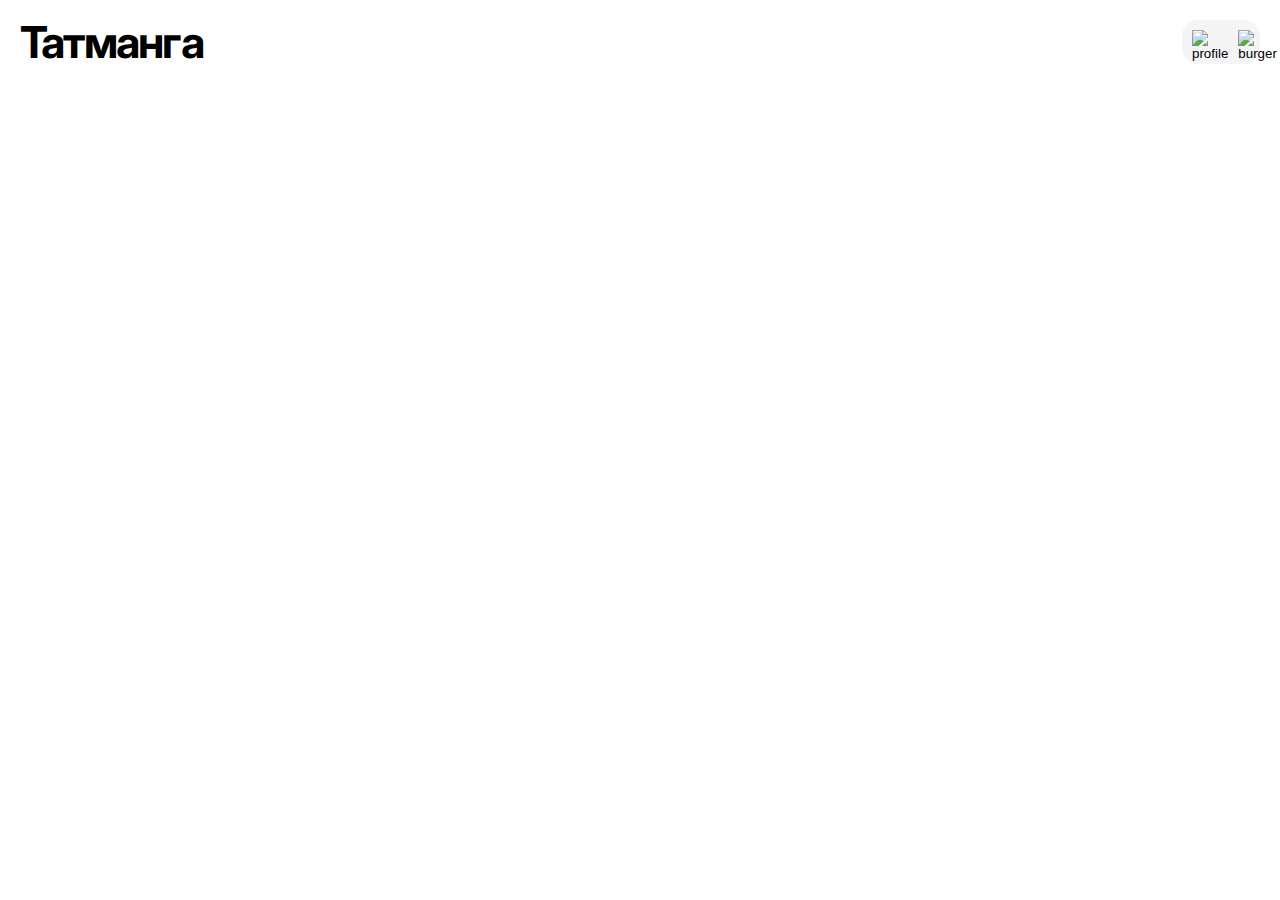
==== index.html @ 62befb46 "Add files via upload" ====
<!DOCTYPE html>
<html lang="ru">

<head>
    <meta charset="UTF-8">
    <meta name="viewport" content="width=device-width, initial-scale=1.0">
    <title>Татманга</title>

    <link href="css/reset.css" rel="stylesheet">
    <link href="css/style.css" rel="stylesheet">
    <link href="css/fonts.css" rel="stylesheet">


    <link rel="preconnect" href="https://fonts.googleapis.com">
    <link rel="preconnect" href="https://fonts.gstatic.com" crossorigin>
    <link href="https://fonts.googleapis.com/css2?family=Inter:wght@400;700&display=swap" rel="stylesheet">

</head>

<body>

    <!--Heading-->
    <heading>
        <span class="hstack">
            <h1 class="bold black">Татманга</h1>

            <!--Right icon-->
            <button id="profile" class="two-icons">
                <img src="src/user.svg" alt="profile">
                <img src="src/burger.svg" alt="burger">
            </button>
        </span>
        
        

</html>
---- css/style.css ----
:root{
    --black100:#111111;
    --black60:#999999;
    --black10: rgba(17, 17, 17, 0.10); 

    --bgwhite:#fff;
    --white100:#fafafa;
    --white200: #F5F5F5;
    --white90: #E7E7E7;

    --redbg:hsla(4, 74%, 50%, 0.05);
    --greenbg:hsla(107, 29%, 50%, 0.05);
}

body{
    background-color: var(--bgwhite);
    padding: 20px;
    overflow-x: hidden;
}

.hstack{
    display: flex;
    flex-direction: row;
    justify-content: space-between;
}

.heading{
    display: flex;
    flex-direction: column;
    gap: 8px;
    padding-bottom: 20px;
}

.two-icons{
    display: flex;
    padding: 10px;
    align-items: flex-start;
    gap: 10px;
    background-color: var(--white200);
    border: none;
    border-radius: 16px;
    width: 78px;
    height: 44px;
    transition: 0.25s ease-in-out;
    cursor: pointer;
}

.two-icons:hover{
    box-shadow: 0px 4px 8px 0px rgba(0, 8, 8, 0.1);
    transition: 0.25s ease-in-out;
}

hr{
    border: 1px solid var(--white200);
    padding: 0;
    margin: 0;
}

main{
    display: flex;
    flex-direction: column;
    margin-top: 20px;
}

.book{
    background-color: var(--white200);
    border-radius: 16px;
    padding: 30px;
    display: flex;
    gap: 30px;
}

#manga-info{
    display: flex;
    flex-direction: column;
    gap: 0;
    width: 100%;
    max-width: 320px;
}


.book ul{
    display: flex;
    flex-direction: column;
    width: 100%;
}

.book a{
    color: var(--black100);
    text-decoration: none;
    display: flex;
    padding: 16px;
    gap: 16px;
    align-items: center;
    align-self: stretch;
    background:var(--white100);
    border-radius: 16px;
    max-height: 76px;
    font-family: 'Inter', sans-serif;
    font-size: 24px;
    font-style: normal;
    font-weight: 700;
    line-height: 28px; /* 100% */
    letter-spacing: -1.76px;
    margin-bottom: 8px;
    cursor: pointer;

    transition: 0.25s ease-in-out;
}

.book a:hover{
    box-shadow: 0px 4px 8px 0px rgba(18, 18, 18, 0.10);
    transition: 0.25s ease-in-out;
}

.manga-number{
    font-weight: 400;
    color: var(--black60);
}

.textwhitem{
    display: inline-flex;
    padding: 8px 14px;
    justify-content: center;
    align-items: center;
    gap: 10px;
    border: none;
    background: var(--white90);
    border-radius: 16px;
    font-size: 24px;
    font-style: normal;
    font-weight: 700;
    line-height: 28px; /* 116.667% */
    letter-spacing: -0.48px;
    transition: 0.25s;
    color: var(--black60);
}

.textwhitem:hover{
    background: var(--white200);
}


#manga-container {
    width: 100%;
}


.page-container {
    display: flex;
    justify-content: center;
    align-content: center;
}

.page-container img {
    width: auto;
    height: 90lvh;
    object-fit: contain;
    border-radius: 16px;
}

#transbutton{
    position: fixed;
    top: 30px;
    right: 30px;
    z-index: 100;
    background: none;
    display: none;
    width: 44px;
    height: 44px;
    border: none;
    cursor: pointer;
    border-radius: 16px;
    transition: 0.25s;
}

#transbutton:hover{
    background: var(--white200);
    transition: 0.25s;
}

#transbutton img{
    width: 24px;
    height: 24px;
}

.transpopup{
    position: absolute;
    top: 20px;
    right: 20px;
    z-index: 1;
    padding: 16px;
    display: none;
    flex-direction: column;
    gap: 4px;
    width: 100%;
    max-width: 390px;
    height: 90vh;
    border-radius: 16px;
    border: 2px solid var(--white-90, #E7E7E7);
    background: var(--bg-white, #FFF);
    box-shadow: 0px 8px 16px 0px rgba(18, 18, 18, 0.16);
}

.transpopup span{
    display: flex;
    flex-direction: row;
    gap: 8px;
    margin-top: 4px;
    margin-bottom: 16px;
    color: var(--black60);
}

.origtext, .transtext{
    display: flex;
    padding: 10px 16px;
    align-items: center;
    gap: 10px;
    align-self: stretch;
}

.origtext{
    background:var(--redbg);
    border-radius: 16px 16px 8px 8px;
}

.transtext{
    background:var(--greenbg);
    border-radius: 8px 8px 16px 16px;
}


.ghost{
    background:none;
    border: none;
    cursor: pointer;
    transition: 0.25s;

    min-width: 44px;
    min-height: 44px;
}

.ghost:hover{
    transition: 0.25s;
}

.arrows img{
    opacity: 0.1;
    transition: 0.25s;
}

.arrows:hover img{
    opacity: 1;
    transition: 0.25s;
}

#back-button{
    display: block;
    position: absolute; 
    top: 20px;
    left: 20px;   
    z-index: 100;
}

#prev-button, #next-button{
    top: 0;
    position: absolute;
    width: 40vw;
    height: 100vh;

}


#next-button{
    right: 0;
}

#prev-button{
    left: 0;
}

@media (max-width: 740px){
    .book{
        flex-direction: column;
        align-items: center;
    }

    #manga-info{
        max-width: 100%;
    }
}
---- css/fonts.css ----
/* H1/Bold */

@import url('https://fonts.googleapis.com/css2?family=Inter:wght@400;700&display=swap');

h1{
    font-family: 'Inter', sans-serif;
    font-size: 44px;
    font-style: normal;
    font-weight: 400;
    line-height: 44px; /* 100% */
    letter-spacing: -1.76px;
}

h1{
    font-family: 'Inter', sans-serif;
    font-size: 44px;
    font-style: normal;
    font-weight: 400;
    line-height: 44px; /* 100% */
    letter-spacing: -1.76px;
}

h3{ 
    font-family: 'Inter', sans-serif;
    font-size: 24px;
    font-style: normal;
    font-weight: 700;
    line-height: 28px; /* 116.667% */
    letter-spacing: -0.48px;
    margin-bottom: 8px;
}

p{
    font-family: 'Inter', sans-serif;
    font-size: 16px;
    font-style: normal;
    font-weight: 400;
    line-height: 20px; /* 125% */
    letter-spacing: 0.16px;
}

.bold{
    font-weight: 700;
}
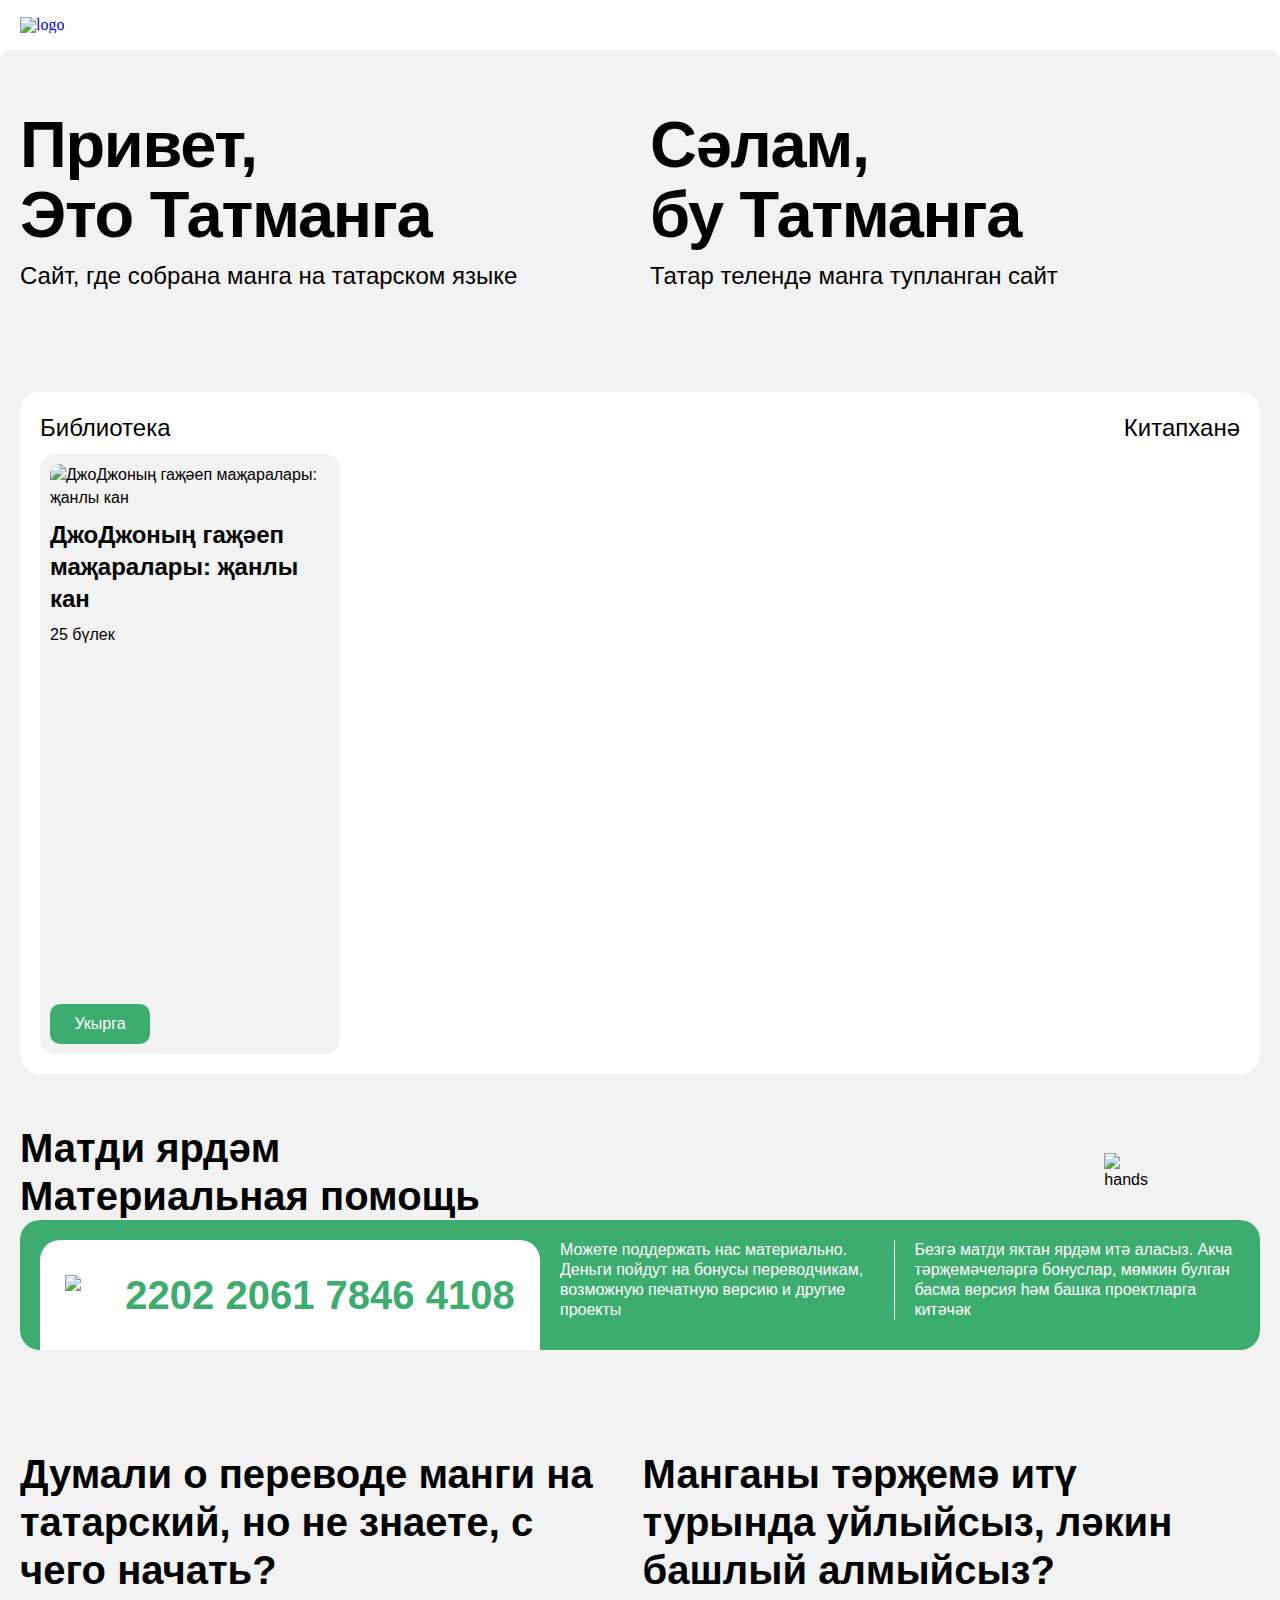
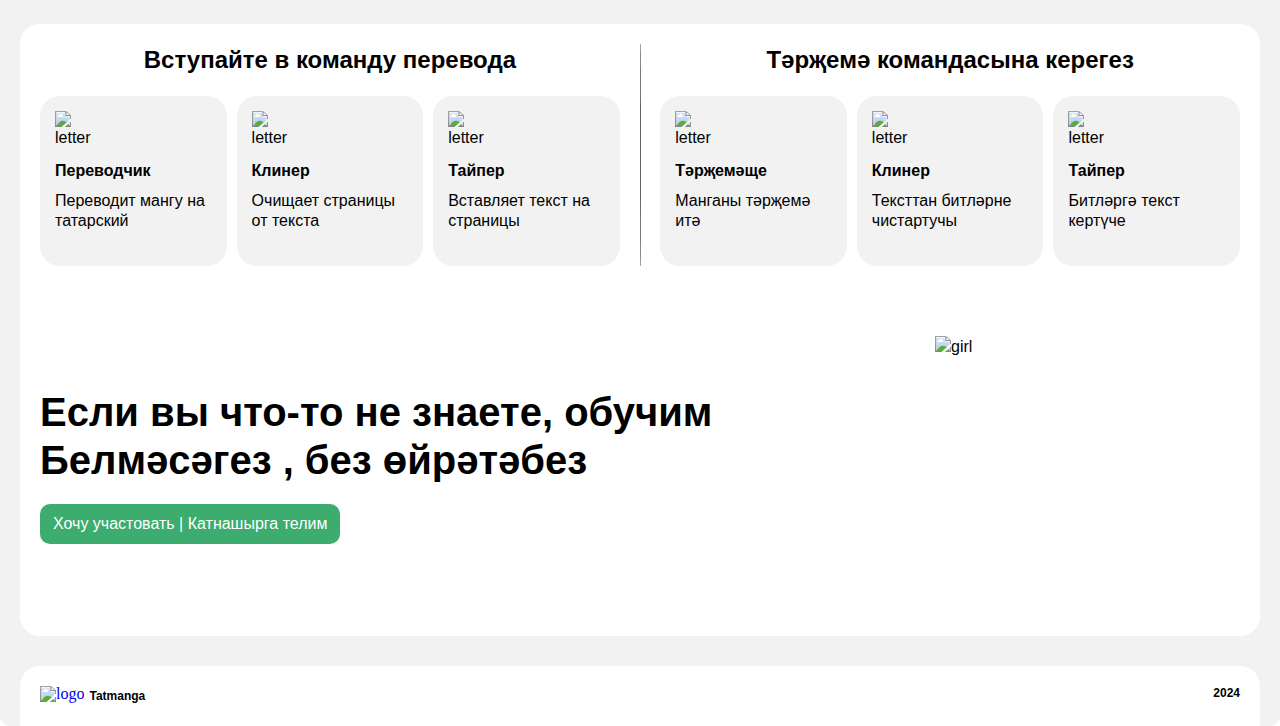
==== commit 71f9c66a: "Add files via upload" ====
--- a/index.html
+++ b/index.html
@@ -1,36 +1,188 @@
 <!DOCTYPE html>
-<html lang="ru">
-
 <head>
     <meta charset="UTF-8">
     <meta name="viewport" content="width=device-width, initial-scale=1.0">
-    <title>Татманга</title>
+    <title id="cityTitle">Татманга</title>
 
-    <link href="css/reset.css" rel="stylesheet">
-    <link href="css/style.css" rel="stylesheet">
-    <link href="css/fonts.css" rel="stylesheet">
-
-
-    <link rel="preconnect" href="https://fonts.googleapis.com">
-    <link rel="preconnect" href="https://fonts.gstatic.com" crossorigin>
-    <link href="https://fonts.googleapis.com/css2?family=Inter:wght@400;700&display=swap" rel="stylesheet">
-
+    <!--Styles-->
+    <link rel="stylesheet" href="style/reset.css"/>
+    <link rel="stylesheet" href="style/colors.css"/>
+    <link rel="stylesheet" href="style/fonts.css"/>
+    <link rel="stylesheet" href="style/index.css"/>
+    <link rel="stylesheet" href="style/library.css"/>
+    <link rel="stylesheet" href="style/buttons.css"/>
+    <link rel="stylesheet" href="style/header.css"/>
+    <link rel="stylesheet" href="style/footer.css"/>
 </head>
 
 <body>
+    <!--Header-->
+    <header id="header"></header>
 
-    <!--Heading-->
-    <heading>
-        <span class="hstack">
-            <h1 class="bold black">Татманга</h1>
 
-            <!--Right icon-->
-            <button id="profile" class="two-icons">
-                <img src="src/user.svg" alt="profile">
-                <img src="src/burger.svg" alt="burger">
-            </button>
+    <!--Main-->
+    <main>
+    
+    <!--Приветствие-->
+    <div class="hstack mt30 mb100">
+        <span>
+            <h1 class="bold prime100">Привет,<br>Это Татманга</h1>
+            <h3 class="prime200">Сайт, где собрана манга на татарском языке</h3>
         </span>
+
+        <span>
+            <h1 class="bold prime100">Сәлам,<br>бу Татманга</h1>
+            <h3 class="prime200">Татар телендә манга тупланган сайт</h3>
+        </span>
+    </div>
+
+    <!--Библиотека-->
+    <div class="block libr bg-prime-inv100">
+        <span class="hstack_important">
+            <h3>Библиотека</h3>
+            <h3>Китапханә</h3>
+        </span>
+        <div id="library"></div>
+    </div>
+
+    <div class="spacer50"></div>
+
+    <!--Поддержка-->
+    <div id="support">
+        <span class="hstack supporthead">
+            <span>
+                <h2 class="bold prime100">Матди ярдәм</h2>
+                <h2 class="bold prime100">Материальная помощь</h2>
+            </span>
+            <img class="hands" src="src/hands.png" alt="hands">
+        </span>
+
+        <div class="block bg-accent100">
+            <span class="hstack">
+                <span class="bankcard bg-prime-inv100">
+                    <img src="src/icon/sber.png" alt="sberbank logo">
+                    <h2 class="bold accent100">2202 2061 7846 4108</h2> 
+                </span>
+
+                <span class="hstack mb30">
+                    <p>Можете поддержать нас материально. Деньги пойдут на бонусы переводчикам, возможную печатную версию и другие проекты</p>
+                    <hr class="hrv bg-prime-inv100">
+                    <p>Безгә матди яктан ярдәм итә аласыз. Акча тәрҗемәчеләргә бонуслар, мөмкин булган басма версия һәм башка проектларга китәчәк</p>
+                </span>
+            </span>
+
+
+        </div>
+
+    </div>
+
+    <div class="spacer100"></div>
+
+    <!--Помощь-->
+    <div id="helpers">
+        <span class="hstack mb30">
+            <h2 class="bold prime100">Думали о переводе манги на татарский, но не знаете, с чего начать?</h2>
+            <h2 class="bold prime100">Манганы тәрҗемә итү турында уйлыйсыз, ләкин башлый алмыйсыз?</h2>
+        </span>
+
+        <div class="block bg-prime-inv100">
+            <span class="hstack">
+
+
+                <span>
+                    <h3 class="bold prime100 center">Вступайте в команду перевода</h3>
+
+
+                    <!--cards-->
+                    <div class="cardsgrid mt20">
+                        <!--card-->
+                        <div class="card bg-prime-inv300">
+                            <img src="src/letter.svg" alt="letter">
+                            <p class="bold prime200">Переводчик</p>
+                            <p class="prime200">Переводит мангу на татарский</p>
+                        </div>
+
+                        <!--card-->
+                        <div class="card bg-prime-inv300">
+                            <img src="src/broom.svg" alt="letter">
+                            <p class="bold prime200">Клинер</p>
+                            <p class="prime200">Очищает страницы от текста</p>
+                        </div>
+
+                        <!--card-->
+                        <div class="card bg-prime-inv300">
+                            <img src="src/pencil.svg" alt="letter">
+                            <p class="bold prime200">Тайпер</p>
+                            <p class="prime200">Вставляет текст на страницы</p>
+                        </div>
+                    </div>
+                </span>
+                
+                <hr class="hrv bg-prime500">
+
+                <span>
+                    <h3  class="bold prime100 center">Тәрҗемә командасына керегез</h3>
+
+                                        <!--cards-->
+                                        <div class="cardsgrid mt20">
+                                            <!--card-->
+                                            <div class="card bg-prime-inv300">
+                                                <img src="src/letter.svg" alt="letter">
+                                                <p class="bold prime200">Тәрҗемәще</p>
+                                                <p class="prime200">Манганы тәрҗемә итә</p>
+                                            </div>
+                    
+                                            <!--card-->
+                                            <div class="card bg-prime-inv300">
+                                                <img src="src/broom.svg" alt="letter">
+                                                <p class="bold prime200">Клинер</p>
+                                                <p class="prime200">Тексттан битләрне чистартучы</p>
+                                            </div>
+                    
+                                            <!--card-->
+                                            <div class="card bg-prime-inv300">
+                                                <img src="src/pencil.svg" alt="letter">
+                                                <p class="bold prime200">Тайпер</p>
+                                                <p class="prime200">Битләргә текст кертүче</p>
+                                            </div>
+                                        </div>
+                </span>
+
+            </span>
+
+            <span class="hstack utmhelp">
+                <span class="vstack">
+                    <span>
+                        <h2 class="bold prime100">Если вы что-то не знаете, обучим</h2>
+                        <h2 class="bold prime100">Белмәсәгез , без өйрәтәбез</h2>
+                    </span>
+                    
+                    <span>
+                        <a class="size-m bg-accent100" href="https://t.me/PelGodEnvoy" target="_blank">Хочу участовать | Катнашырга телим</a>
+                    </span>
+                </span>
+    
+                <img src="src/girl.svg" alt="girl">
+            </span>
+        </div>
+
         
+    </div>
         
 
-</html>
+    </main>
+
+    <!--Footer-->
+    <footer id="footer"></footer>
+
+    <!--header/footer-script-->
+    <script src="js/comps.js"></script>
+
+    <!--books-script-->
+    <script src="js/library.js"></script>
+
+     
+</body>
+
+
+</html>--- a/style/colors.css
+++ b/style/colors.css
@@ -0,0 +1,73 @@
+:root{
+
+	/* White */
+    --prime-invert005: #FFFFFF1A;
+    --prime-invert100:#FFF;
+    --prime-invert200:#F2F2F2;
+    --prime-invert300:#F2F2F2;
+    --prime-invert400:#E6E6E6;
+
+    /* Black */
+    --prime-005: #0000000D;
+    --prime100:#000;
+
+    --prime300:#333;
+    
+    --prime500:#666666;
+
+
+
+    /* Accent */
+    --accent100:#3CAC6F;
+    --accent200:#359762;
+
+}
+
+
+.prime100{
+    color: var(--prime100) !important;
+}
+
+.prime300{
+    color:var(--prime-300) !important;
+}
+
+.prime500{
+    color: var(--prime500) !important;
+}
+
+.accent100{
+    color: var(--accent100);
+}
+
+.prime-invert100{
+    color: var(--prime-invert100);
+}
+
+.prime-invert200{
+    color: var(--prime-invert200);
+}
+
+.bg-prime500{
+    background-color: var(--prime500);
+}
+
+.bg-prime-inv100{
+    background-color: var(--prime-invert100);
+}
+
+.bg-prime-inv300{
+    background-color: var(--prime-invert300);
+}
+
+.bg-accent100{
+    color: var(--prime-invert100);
+    background-color: var(--accent100);
+    transition: 0.15s ease-in-out;
+}
+
+.bg-accent100:hover{
+    background-color: var(--accent200);
+    transition: 0.15s ease-in-out;
+}
+
--- a/style/fonts.css
+++ b/style/fonts.css
@@ -0,0 +1,119 @@
+@import url('https://fonts.googleapis.com/css2?family=Zen+Kaku+Gothic+New:wght@400;500;700;900&display=swap');
+
+h1{
+    font-family: 'Inter', sans-serif;
+    font-size: 65px;
+    font-style: normal;
+    font-weight: 500;
+    line-height: 70px; /* 107.692% */
+    letter-spacing: -1.3px;
+    margin-bottom: 10px;
+}
+
+h2{
+    font-family: 'Inter', sans-serif;
+    font-size: 40px;
+    font-style: normal;
+    font-weight: 500;
+    line-height: 48px; /* 112.5% */
+    overflow: hidden;
+}
+
+h3{
+    font-family: 'Inter', sans-serif;
+    font-size: 24px;
+    font-style: normal;
+    font-weight: 500;
+    line-height: 32px;
+    overflow: hidden;
+}
+
+h4{
+    font-family: 'Inter', sans-serif;
+    font-size: 12px;
+    font-style: normal;
+    font-weight: 700;
+    line-height: 15px; /* 125% */
+}
+
+h5{
+    font-family: 'Inter', sans-serif;
+}
+
+h6{
+    font-family: 'Inter', sans-serif;
+}
+
+p{
+    font-family: "Inter", sans-serif;
+    font-size: 16px;
+    font-style: normal;
+    font-weight: 400;
+    line-height: 20px;
+    overflow: hidden;
+}
+
+footer p{
+    font-family: 'Inter', sans-serif;
+    font-size: 16px;
+    font-style: normal;
+    font-weight: 400;
+    line-height: 20px; /* 125% */
+}
+
+.episodes a{
+    font-family: 'Inter', sans-serif;
+    font-size: 16px;
+    font-style: normal;
+    font-weight: 400;
+    line-height: 20px; /* 125% */
+}
+
+.size-m{
+    font-family: 'Inter', sans-serif;
+    font-size: 16px;
+    font-style: normal;
+    font-weight: 400;
+    line-height: 20px; /* 125% */
+}
+
+.center{
+    text-align: center;
+}
+
+@media (max-width: 744px){
+    footer p{
+        font-size: 20px;
+    }
+
+    h2{
+        font-size: 24px;
+        line-height: 32px;
+    }
+}
+
+@media (max-width: 430px){
+    main{
+        padding-left: 16px;
+        padding-right: 16px;
+    }
+
+    h1{
+        font-size: 48px;
+        line-height: 40px;
+    }
+
+    h2{
+        font-size: 24px;
+        line-height: 32px;
+    }
+
+    h3{
+        font-size: 16px;
+        line-height: 20px;
+    }
+}
+
+.bold{
+    font-weight: 700;
+}--- a/style/index.css
+++ b/style/index.css
@@ -0,0 +1,220 @@
+html{
+    background-color: var(--prime-invert100);
+    overflow-x: hidden;
+}
+
+body{
+    background-color: var(--prime-invert200);
+    border-radius: 10px;
+}
+
+main{
+    display: block;
+    margin-left: auto;
+    margin-right: auto;
+    width: 100%;
+
+    margin-top: 50px;
+    padding-top: 30px;
+    margin-bottom: 30px;
+
+    max-width: 1240px;
+    box-sizing: border-box;
+}
+
+hr{
+    width: 100%;
+    height: 1px;
+    border-radius: 100%;
+}
+
+.hrv{
+    width: 1px;
+    height: auto;
+    border-radius: 100%;
+}
+
+.block{
+    padding: 20px;
+    border-radius: 20px;
+}
+
+.hstack{
+    display: flex;
+    flex-direction: row;
+    justify-content: space-between;
+    gap: 20px;
+}
+
+.hstack_important{
+    display: flex;
+    flex-direction: row;
+    justify-content: space-between;
+    gap: 20px;
+}
+
+.hstack span{
+    width: 100%;
+}
+
+.vstack{
+    display: flex;
+    flex-direction: column;
+    justify-content: space-between;
+    gap: 20px;
+}
+
+.spacer50{
+    width: auto;
+    height: 50px;
+}
+
+.spacer100{
+    width: auto;
+    height: 100px;
+}
+
+
+.mt10{
+    margin-top: 10px;
+}
+
+.mt30{
+    margin-top: 30px;
+}
+
+.mb20{
+    margin-bottom: 20px;
+}
+
+.mb30{
+    margin-bottom: 30px;
+}
+
+.mt20{
+    margin-top: 20px;
+}
+
+.mt100{
+    margin-top: 100px;
+}
+
+.mb100{
+    margin-bottom: 100px;
+}
+
+.supporthead{
+    display: flex;
+    padding-right: 100px;
+    justify-content: space-between;
+    align-items: center;
+    align-self: stretch;
+}
+
+#support .block{
+    padding-bottom: 0px;
+}
+
+.hands{
+    max-width: 355px;
+    max-height: 200px;
+}
+
+.bankcard{
+    border-radius: 20px 20px 0px 0px;
+    padding: 20px;
+    width: 100%;
+    max-width: 500px;
+    
+    display: flex;
+    flex-direction: row;
+    padding: 20px;
+    justify-content: center;
+    align-items: center;
+    gap: 20px;
+    align-self: stretch;
+
+    box-sizing: border-box;
+}
+
+.bankcard img{
+    width: 40px;
+    height: 40px;
+}
+
+.cardsgrid{
+    display: flex;
+    align-items: flex-start;
+    align-content: flex-start;
+    gap: 10px;
+    align-self: stretch;
+    flex-wrap: wrap;
+}
+
+.card{
+    display: flex;
+    padding: 15px;
+    flex-direction: column;
+    align-items: flex-start;
+    gap: 10px;
+    flex: 1 0 0;
+    min-height: 140px;
+    border-radius: 20px;
+}
+
+.card img{
+    width: 40px;
+    height: 40px;
+}
+
+.utmhelp{
+    display: flex;
+    padding-top: 50px;
+    align-items: center;
+    gap: 30px;
+    height: 300px;
+}
+
+.utmhelp img{
+    width: 305px;
+    height: 300px;
+    position: absolute;
+    bottom: 0px;
+    right: 20px;
+}
+
+#helpers{
+    position: relative;
+}
+
+@media (max-width: 1240px){
+    .block{
+        padding-left: 16px;
+        padding-right: 16px;
+    }
+}
+
+
+@media (max-width: 744px){
+    .hstack{
+        flex-direction: column;
+    }
+
+    .bankcard{
+        flex-direction: column;
+        width: auto;
+        border-radius: 20px;
+    }
+
+    .supporthead{
+        padding-right: 0px;
+    }
+
+    .supporthead h2{
+        text-align: center;
+    }
+
+    .utmhelp{
+        height: 580px;
+    }
+}--- a/style/library.css
+++ b/style/library.css
@@ -0,0 +1,82 @@
+#library{
+    margin-top: 10px;
+        display: flex;
+        align-items: flex-start;
+        align-content: flex-start;
+        gap: 10px;
+        align-self: stretch;
+        flex-wrap: wrap;
+}
+
+.book{
+    display: flex;
+
+    width: 100%;
+    max-width: 300px;
+    height: 600px;
+    padding: 10px;
+    flex-direction: column;
+    align-items: flex-start;
+    gap: 10px;
+
+
+    border-radius: 15px;
+    background-color: var(--prime-invert200);
+    cursor: pointer;
+    position: relative;
+
+    box-sizing: border-box;
+    transition: 0.25s ease-in-out;
+}
+
+
+.book button{
+    position: absolute;
+    bottom: 10px;
+}
+
+.book span{
+    display: flex;
+    flex-direction: column;
+    gap: 10px;
+}
+
+.book img{
+    width: 100%;
+    min-width: 280px;
+    max-height: 375px;
+    border-radius: 10px;
+    object-fit: cover;
+    object-position: top;
+}
+
+@media (max-width: 744px){
+
+    .book{
+        max-width: 210px;
+        height: 340px;
+    }
+
+    .book img{
+        width: 190px;
+        height: 190px;
+
+        min-width: 190px;
+    }
+
+    .book button{
+        width: calc(100% - 20px);
+    }
+
+    .book span{
+        gap: 0px;
+    }
+
+    .book p{
+        font-size: 12px;
+        line-height: 15px; /* 125% */
+    }
+
+}
+
+
--- a/style/buttons.css
+++ b/style/buttons.css
@@ -0,0 +1,59 @@
+a{
+    text-decoration: none;
+}
+
+.ghost{
+    background-color: none;
+
+    display: inline-flex;
+    justify-content: center;
+    align-items: center;
+    transition: 0.25s ease-in-out;
+}
+
+.ghost:hover{
+    color:var(--accent100) !important;
+    transition: 0.25s ease-in-out;
+}
+
+.ghost-icon{
+    padding: 3px;
+    border-radius: 5px;
+    overflow: hidden;
+    width: 30px;
+    height: 30px;
+}
+
+.ghost-icon img{
+    width: 100%;
+    height: 100%;
+}
+
+
+.dark{
+    background:none;
+    transition: 0.15s ease-in-out;
+}
+
+.dark:hover{
+    background-color:var(--prime-invert005);
+    transition: 0.15s ease-in-out;
+}
+
+.size-m{
+    display: inline-flex;
+    min-width: 100px;
+    padding: 10px 13px;
+    justify-content: center;
+    align-items: center;
+    border-radius: 10px;
+    cursor: pointer;
+}
+
+
+@media (max-width: 744px){
+    .size-m{
+        padding: 7px 15px;
+        max-height: 30px;
+    }
+}
--- a/style/header.css
+++ b/style/header.css
@@ -0,0 +1,57 @@
+header{
+    background: none;
+
+    position: absolute;
+    top: 0;
+    position: absolute;
+    left: 50%;
+    transform: translate(-50%);
+
+    width: 100%;
+    max-width: 1240px;
+    height: 50px;
+
+    display: flex;
+    padding: 20px 0px;
+    justify-content: space-between;
+    align-items: center;
+    align-self: stretch;
+    box-sizing: border-box;
+    overflow: hidden
+}
+
+header ul{
+    display: flex;
+    justify-content: center;
+    align-items: flex-start;
+    gap: 20px;
+}
+
+.logo{
+    width: auto;
+    height: 20px;
+}
+
+#menu{
+    display: none;
+    cursor: pointer;
+}
+
+@media (max-width: 1250px){
+    header{
+        padding-left: 16px;
+        padding-right: 16px;
+    }
+}
+
+@media (max-width: 744px){
+    header ul{
+        display: none;
+    }
+
+    #menu{
+        display: block;
+    }
+    
+}
+
--- a/style/footer.css
+++ b/style/footer.css
@@ -0,0 +1,54 @@
+footer{
+    width: 100vw;
+
+    display: flex;
+    justify-content: center;
+
+}
+
+.footer{
+    padding: 20px;
+    display: flex;
+    flex-direction: row;
+    justify-content: space-between;
+    border-radius: 20px 20px 0px 0px;
+    background: var(--prime-invert100);
+
+    width: 100%;
+    max-width: 1240px;
+    box-sizing: border-box;
+}
+
+.footer a{
+    display: flex;
+    flex-direction: row;
+    gap: 5px;
+    align-items: center;
+}
+
+.footer ul{
+    display: flex;
+    flex-direction: row;
+    gap: 15px;
+}
+
+.logo{
+    width: auto;
+    height: 20px;
+}
+
+
+@media (max-width: 744px){
+
+    .footer{
+        flex-direction: column;
+        justify-content: flex-start;
+    }
+
+    .footer ul{
+        flex-direction: column;
+    }
+
+    
+}
+
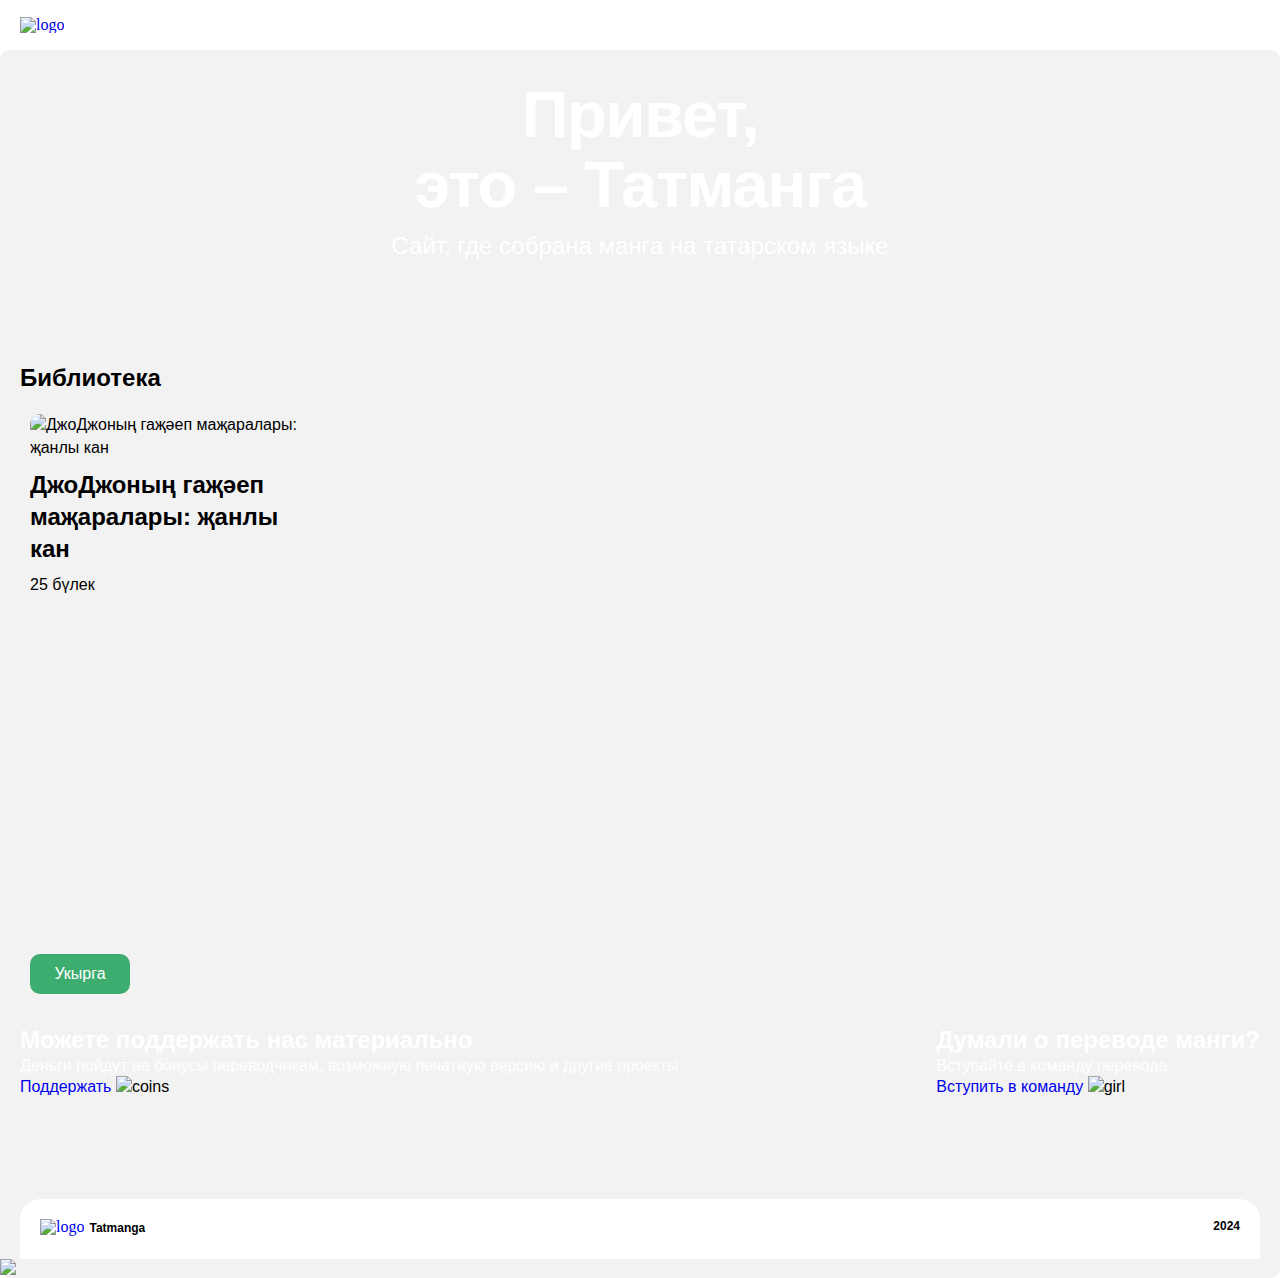
==== commit 3a93bfec: "Add files via upload" ====
--- a/index.html
+++ b/index.html
@@ -3,177 +3,99 @@
     <meta charset="UTF-8">
     <meta name="viewport" content="width=device-width, initial-scale=1.0">
     <title id="cityTitle">Татманга</title>
+    
+    <link rel="apple-touch-icon" sizes="180x180" href="/apple-touch-icon.png">
+    <link rel="icon" type="image/png" sizes="32x32" href="fav/favicon-32x32.png">
+    <link rel="icon" type="image/png" sizes="16x16" href="fav/favicon-16x16.png">
+    <link rel="manifest" href="fav/site.webmanifest">
+    <link rel="mask-icon" href="fav/safari-pinned-tab.svg" color="#5bbad5">
+    <meta name="msapplication-TileColor" content="#ffffff">
+    <meta name="theme-color" content="#ffffff">
 
     <!--Styles-->
     <link rel="stylesheet" href="style/reset.css"/>
     <link rel="stylesheet" href="style/colors.css"/>
     <link rel="stylesheet" href="style/fonts.css"/>
     <link rel="stylesheet" href="style/index.css"/>
+    <link rel="stylesheet" href="style/banner.css"/>
+    <link rel="stylesheet" href="style/landing.css"/>
     <link rel="stylesheet" href="style/library.css"/>
     <link rel="stylesheet" href="style/buttons.css"/>
     <link rel="stylesheet" href="style/header.css"/>
     <link rel="stylesheet" href="style/footer.css"/>
+
+
+    <!-- Yandex.Metrika counter -->
+    <script type="text/javascript" >
+    (function(m,e,t,r,i,k,a){m[i]=m[i]||function(){(m[i].a=m[i].a||[]).push(arguments)};
+    m[i].l=1*new Date();
+    for (var j = 0; j < document.scripts.length; j++) {if (document.scripts[j].src === r) { return; }}
+    k=e.createElement(t),a=e.getElementsByTagName(t)[0],k.async=1,k.src=r,a.parentNode.insertBefore(k,a)})
+    (window, document, "script", "https://mc.yandex.ru/metrika/tag.js", "ym");
+ 
+    ym(96668400, "init", {
+         clickmap:true,
+         trackLinks:true,
+         accurateTrackBounce:true,
+         webvisor:true
+    });
+    </script>
+    <noscript><div><img src="https://mc.yandex.ru/watch/96668400" style="position:absolute; left:-9999px;" alt="" /></div></noscript>
+    <!-- /Yandex.Metrika counter -->
 </head>
 
-<body>
+<body class="bg-accent200">
+    
     <!--Header-->
-    <header id="header"></header>
+    <header class="light" id="header"></header>
 
 
-    <!--Main-->
     <main>
-    
-    <!--Приветствие-->
-    <div class="hstack mt30 mb100">
-        <span>
-            <h1 class="bold prime100">Привет,<br>Это Татманга</h1>
-            <h3 class="prime200">Сайт, где собрана манга на татарском языке</h3>
-        </span>
+        <!--cover-->
+        <div class="cover mb100">
+            <h1 class="bold prime-invert100 center">Привет,<br>это – Татманга</h1>
+            <h3 class="prime-invert100 center">Сайт, где собрана манга на татарском языке</h3>
+        </div>
 
-        <span>
-            <h1 class="bold prime100">Сәлам,<br>бу Татманга</h1>
-            <h3 class="prime200">Татар телендә манга тупланган сайт</h3>
-        </span>
-    </div>
+        <!--libra-->
+        <div class="libra mb20">
+            <h3 class="prim100 bold">Библиотека</h3>
 
-    <!--Библиотека-->
-    <div class="block libr bg-prime-inv100">
-        <span class="hstack_important">
-            <h3>Библиотека</h3>
-            <h3>Китапханә</h3>
-        </span>
-        <div id="library"></div>
-    </div>
+            <div id="library"></div>
+        </div>
 
-    <div class="spacer50"></div>
+        <div class="hstack">
 
-    <!--Поддержка-->
-    <div id="support">
-        <span class="hstack supporthead">
-            <span>
-                <h2 class="bold prime100">Матди ярдәм</h2>
-                <h2 class="bold prime100">Материальная помощь</h2>
-            </span>
-            <img class="hands" src="src/hands.png" alt="hands">
-        </span>
+            <!--banner-->
+            <div class="banner bg-prime100">
+                <span>
+                    <h3 class="bold prime-invert100">Можете поддержать нас материально</h3>
+                    <p class="prime-invert100">Деньги пойдут на бонусы переводчикам, возможную печатную версию и другие проекты</p>
 
-        <div class="block bg-accent100">
-            <span class="hstack">
-                <span class="bankcard bg-prime-inv100">
-                    <img src="src/icon/sber.png" alt="sberbank logo">
-                    <h2 class="bold accent100">2202 2061 7846 4108</h2> 
+                    <a href="donate.html" class="fill-white size-s">Поддержать</a>
                 </span>
 
-                <span class="hstack mb30">
-                    <p>Можете поддержать нас материально. Деньги пойдут на бонусы переводчикам, возможную печатную версию и другие проекты</p>
-                    <hr class="hrv bg-prime-inv100">
-                    <p>Безгә матди яктан ярдәм итә аласыз. Акча тәрҗемәчеләргә бонуслар, мөмкин булган басма версия һәм башка проектларга китәчәк</p>
-                </span>
-            </span>
+                <img src="src/content/coins.png" alt="coins">
+            </div>
 
+            <!--banner-->
+            <div class="banner bg-blue100">
+                <span>
+                    <h3 class="bold prime-invert100">Думали о переводе манги?</h3>
+                    <p class="prime-invert100">Вступайте в команду перевода</p>
 
-        </div>
-
-    </div>
-
-    <div class="spacer100"></div>
-
-    <!--Помощь-->
-    <div id="helpers">
-        <span class="hstack mb30">
-            <h2 class="bold prime100">Думали о переводе манги на татарский, но не знаете, с чего начать?</h2>
-            <h2 class="bold prime100">Манганы тәрҗемә итү турында уйлыйсыз, ләкин башлый алмыйсыз?</h2>
-        </span>
-
-        <div class="block bg-prime-inv100">
-            <span class="hstack">
-
-
-                <span>
-                    <h3 class="bold prime100 center">Вступайте в команду перевода</h3>
-
-
-                    <!--cards-->
-                    <div class="cardsgrid mt20">
-                        <!--card-->
-                        <div class="card bg-prime-inv300">
-                            <img src="src/letter.svg" alt="letter">
-                            <p class="bold prime200">Переводчик</p>
-                            <p class="prime200">Переводит мангу на татарский</p>
-                        </div>
-
-                        <!--card-->
-                        <div class="card bg-prime-inv300">
-                            <img src="src/broom.svg" alt="letter">
-                            <p class="bold prime200">Клинер</p>
-                            <p class="prime200">Очищает страницы от текста</p>
-                        </div>
-
-                        <!--card-->
-                        <div class="card bg-prime-inv300">
-                            <img src="src/pencil.svg" alt="letter">
-                            <p class="bold prime200">Тайпер</p>
-                            <p class="prime200">Вставляет текст на страницы</p>
-                        </div>
-                    </div>
-                </span>
-                
-                <hr class="hrv bg-prime500">
-
-                <span>
-                    <h3  class="bold prime100 center">Тәрҗемә командасына керегез</h3>
-
-                                        <!--cards-->
-                                        <div class="cardsgrid mt20">
-                                            <!--card-->
-                                            <div class="card bg-prime-inv300">
-                                                <img src="src/letter.svg" alt="letter">
-                                                <p class="bold prime200">Тәрҗемәще</p>
-                                                <p class="prime200">Манганы тәрҗемә итә</p>
-                                            </div>
-                    
-                                            <!--card-->
-                                            <div class="card bg-prime-inv300">
-                                                <img src="src/broom.svg" alt="letter">
-                                                <p class="bold prime200">Клинер</p>
-                                                <p class="prime200">Тексттан битләрне чистартучы</p>
-                                            </div>
-                    
-                                            <!--card-->
-                                            <div class="card bg-prime-inv300">
-                                                <img src="src/pencil.svg" alt="letter">
-                                                <p class="bold prime200">Тайпер</p>
-                                                <p class="prime200">Битләргә текст кертүче</p>
-                                            </div>
-                                        </div>
+                    <a href="support.html" class="fill-white size-s">Вступить в команду</a>
                 </span>
 
-            </span>
-
-            <span class="hstack utmhelp">
-                <span class="vstack">
-                    <span>
-                        <h2 class="bold prime100">Если вы что-то не знаете, обучим</h2>
-                        <h2 class="bold prime100">Белмәсәгез , без өйрәтәбез</h2>
-                    </span>
-                    
-                    <span>
-                        <a class="size-m bg-accent100" href="https://t.me/PelGodEnvoy" target="_blank">Хочу участовать | Катнашырга телим</a>
-                    </span>
-                </span>
-    
-                <img src="src/girl.svg" alt="girl">
-            </span>
+                <img src="src/content/girl.png" alt="girl">
+            </div>
         </div>
-
-        
-    </div>
-        
-
     </main>
 
-    <!--Footer-->
-    <footer id="footer"></footer>
+    <footer class="mt100" id="footer"></footer>
+
+    <!--bg img-->
+    <img class="landingbg" src="src/content/uzor.svg">
 
     <!--header/footer-script-->
     <script src="js/comps.js"></script>
